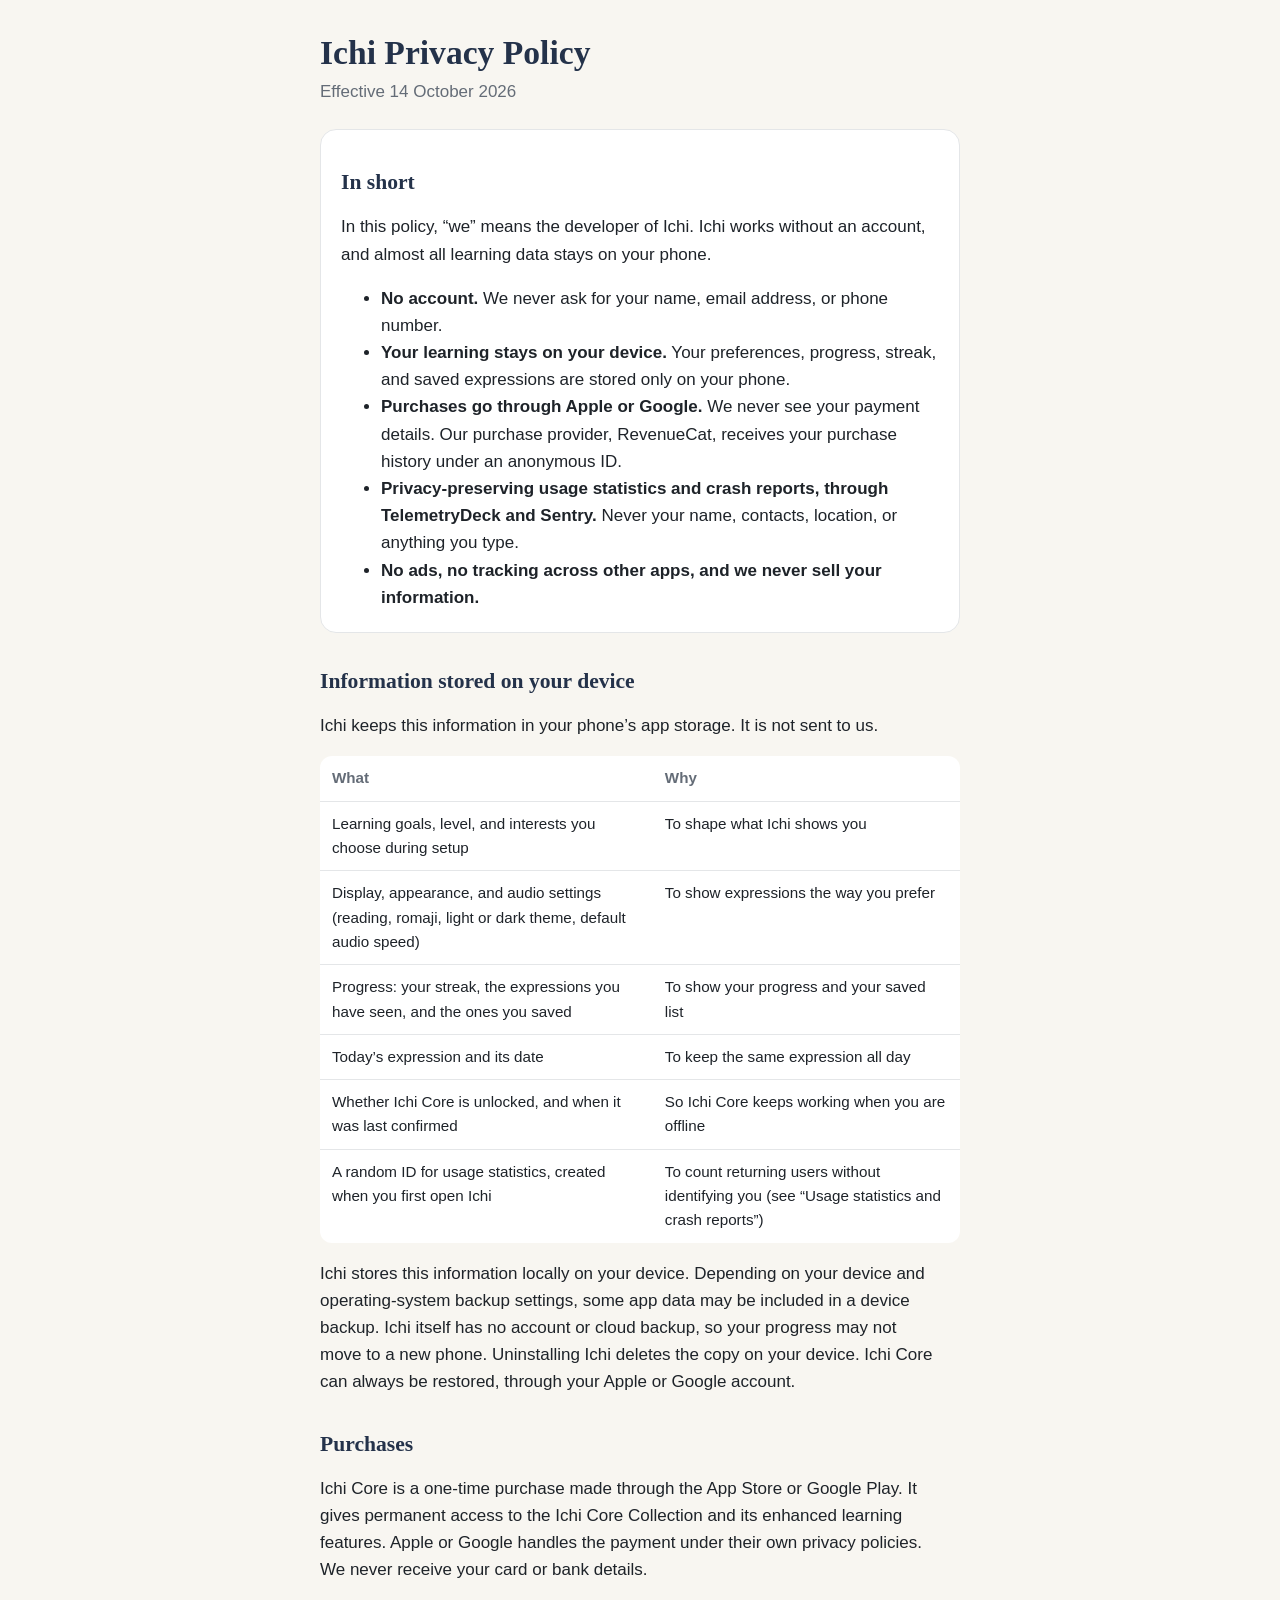
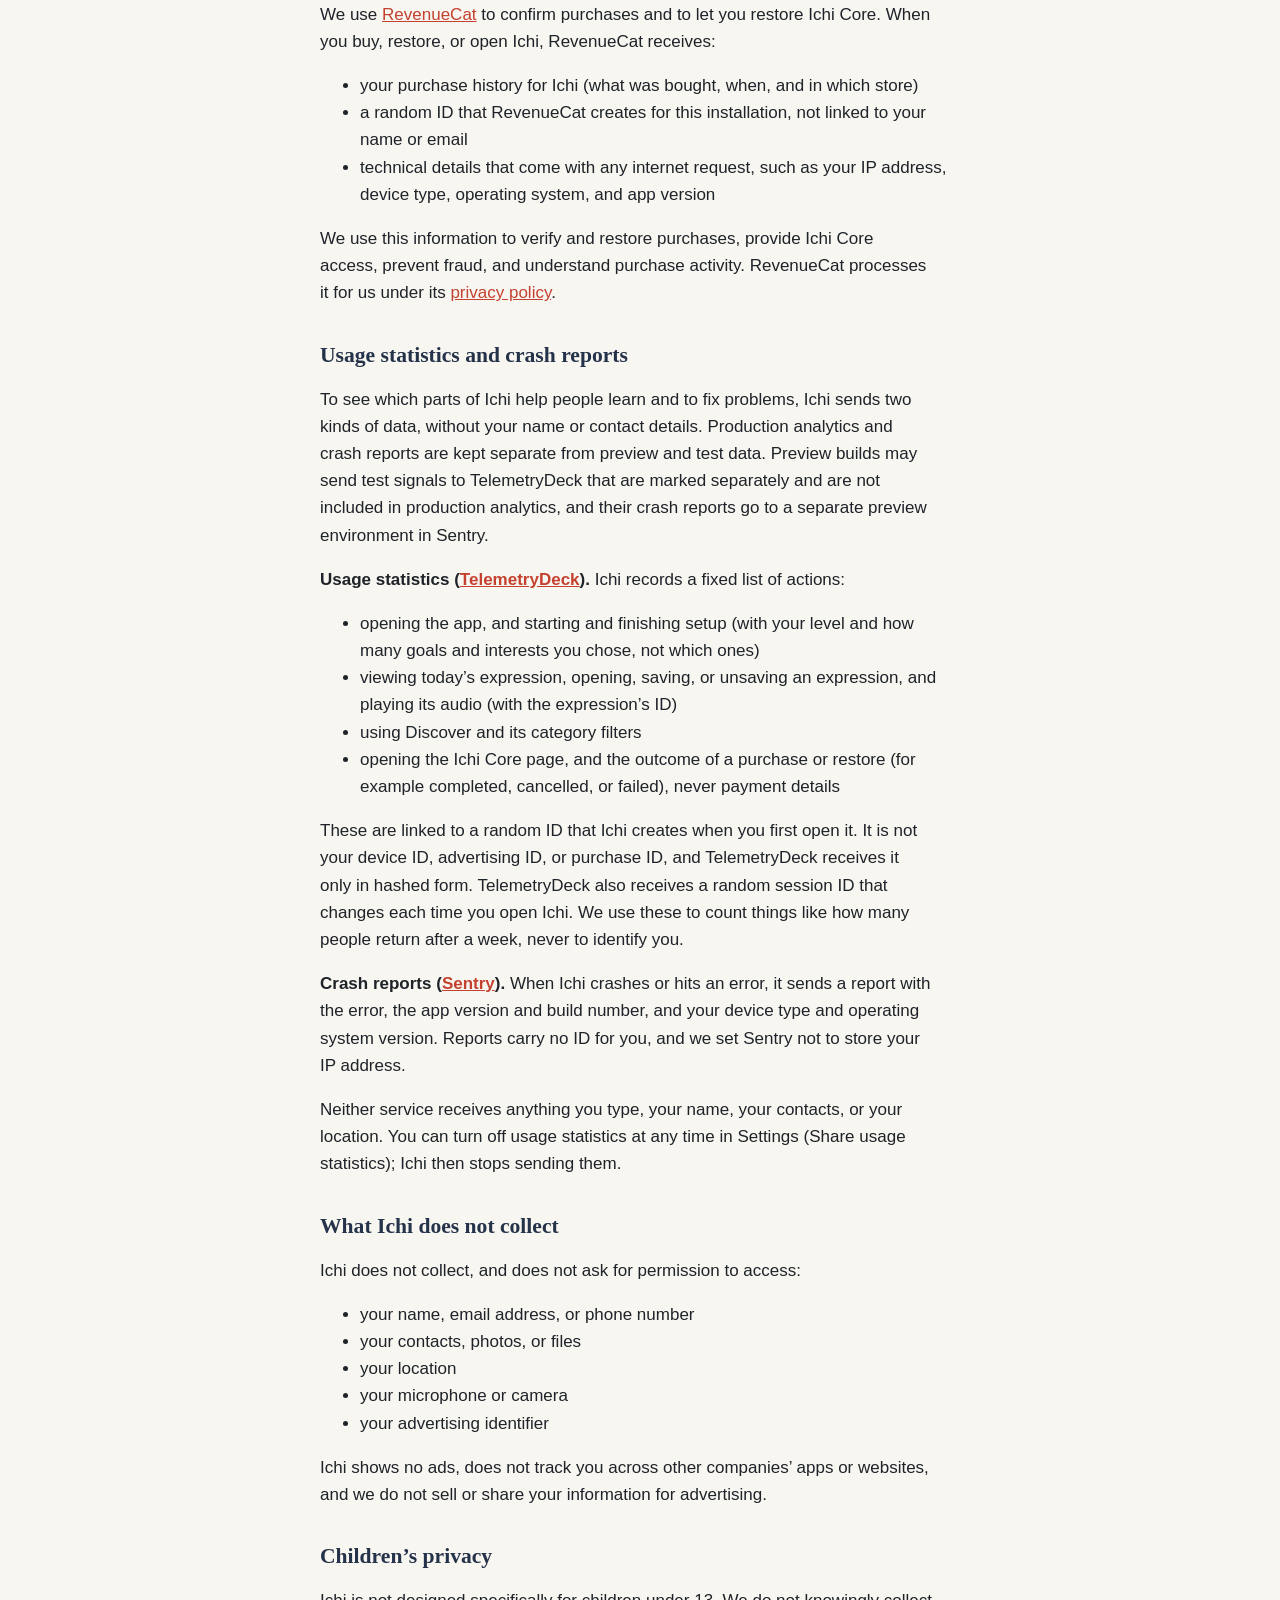
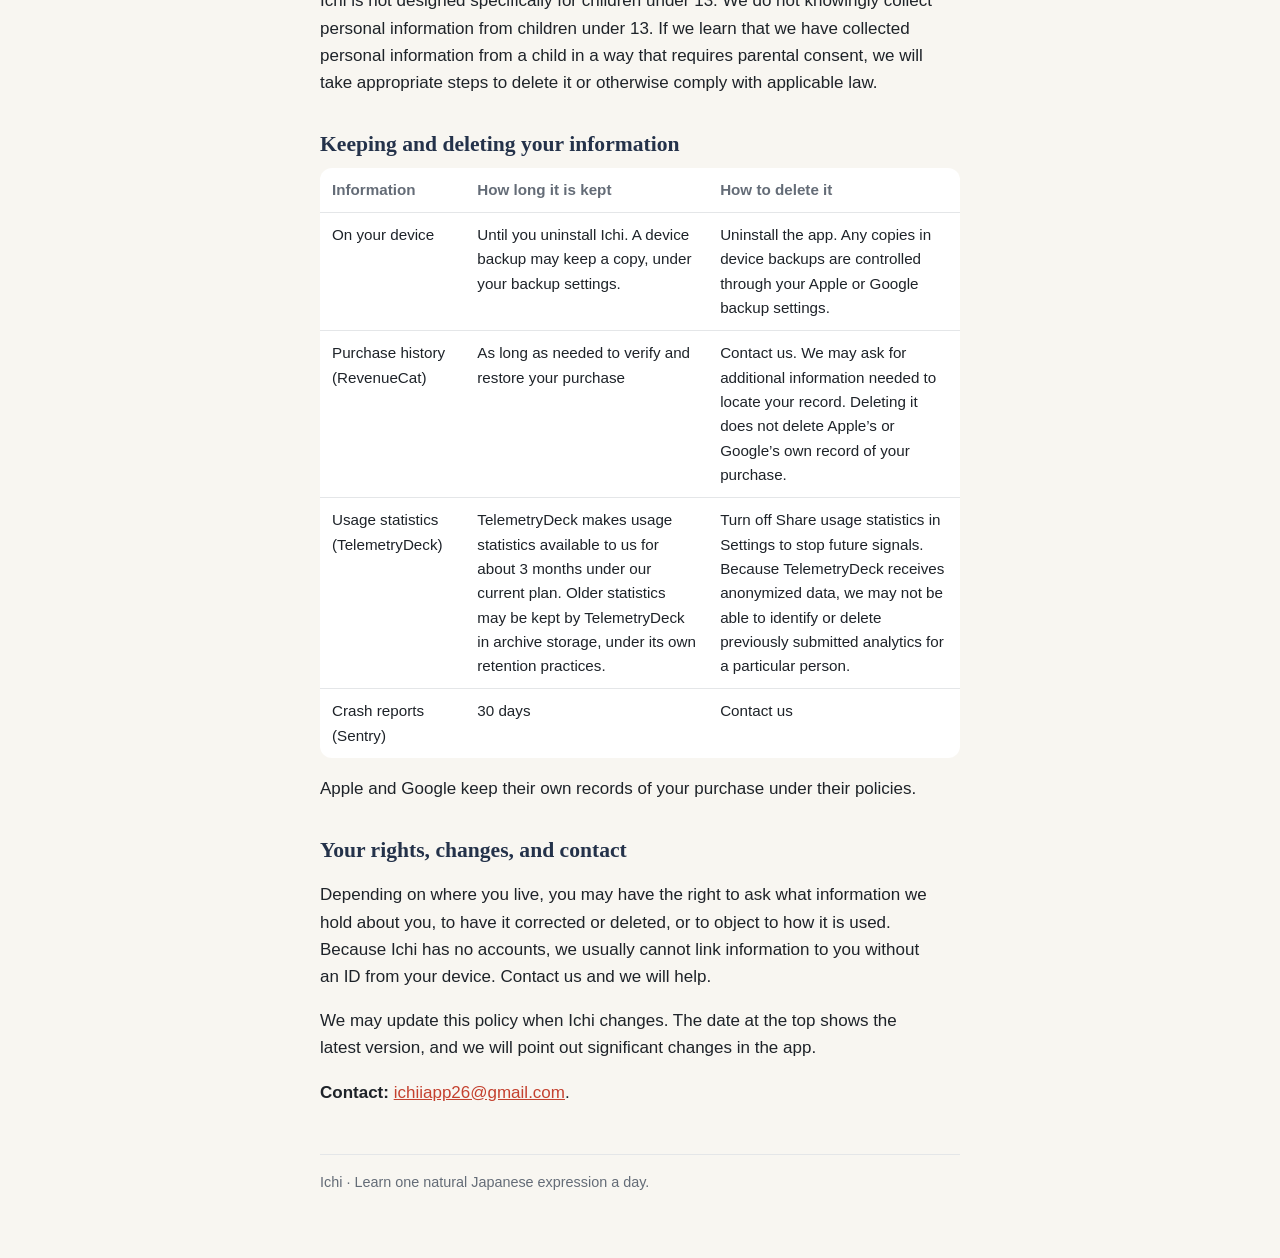
==== privacy/index.html @ 93b5ae26 "Publish the Ichi privacy policy" ====
<!doctype html>
<html lang="en">
<head>
<meta charset="utf-8">
<meta name="viewport" content="width=device-width, initial-scale=1">
<title>Privacy Policy · Ichi</title>
<meta name="description" content="How the Ichi Japanese-learning app handles your information.">
<link rel="stylesheet" href="../style.css">
</head>
<body>
<main>
<h1>Ichi Privacy Policy</h1>
<p class="meta">Effective 14 October 2026</p>

<section class="summary" aria-labelledby="short">
<h2 id="short">In short</h2>
<p>In this policy, “we” means the developer of Ichi. Ichi works without an account, and almost all learning data stays on your phone.</p>
<ul>
<li><strong>No account.</strong> We never ask for your name, email address, or phone number.</li>
<li><strong>Your learning stays on your device.</strong> Your preferences, progress, streak, and saved expressions are stored only on your phone.</li>
<li><strong>Purchases go through Apple or Google.</strong> We never see your payment details. Our purchase provider, RevenueCat, receives your purchase history under an anonymous ID.</li>
<li><strong>Privacy-preserving usage statistics and crash reports, through TelemetryDeck and Sentry.</strong> Never your name, contacts, location, or anything you type.</li>
<li><strong>No ads, no tracking across other apps, and we never sell your information.</strong></li>
</ul>
</section>

<h2>Information stored on your device</h2>
<p>Ichi keeps this information in your phone’s app storage. It is not sent to us.</p>
<div class="table-wrap">
<table>
<thead><tr><th>What</th><th>Why</th></tr></thead>
<tbody>
<tr><td>Learning goals, level, and interests you choose during setup</td><td>To shape what Ichi shows you</td></tr>
<tr><td>Display, appearance, and audio settings (reading, romaji, light or dark theme, default audio speed)</td><td>To show expressions the way you prefer</td></tr>
<tr><td>Progress: your streak, the expressions you have seen, and the ones you saved</td><td>To show your progress and your saved list</td></tr>
<tr><td>Today’s expression and its date</td><td>To keep the same expression all day</td></tr>
<tr><td>Whether Ichi Core is unlocked, and when it was last confirmed</td><td>So Ichi Core keeps working when you are offline</td></tr>
<tr><td>A random ID for usage statistics, created when you first open Ichi</td><td>To count returning users without identifying you (see “Usage statistics and crash reports”)</td></tr>
</tbody>
</table>
</div>
<p>Ichi stores this information locally on your device. Depending on your device and operating-system backup settings, some app data may be included in a device backup. Ichi itself has no account or cloud backup, so your progress may not move to a new phone. Uninstalling Ichi deletes the copy on your device. Ichi Core can always be restored, through your Apple or Google account.</p>

<h2>Purchases</h2>
<p>Ichi Core is a one-time purchase made through the App Store or Google Play. It gives permanent access to the Ichi Core Collection and its enhanced learning features. Apple or Google handles the payment under their own privacy policies. We never receive your card or bank details.</p>
<p>We use <a href="https://www.revenuecat.com/privacy">RevenueCat</a> to confirm purchases and to let you restore Ichi Core. When you buy, restore, or open Ichi, RevenueCat receives:</p>
<ul>
<li>your purchase history for Ichi (what was bought, when, and in which store)</li>
<li>a random ID that RevenueCat creates for this installation, not linked to your name or email</li>
<li>technical details that come with any internet request, such as your IP address, device type, operating system, and app version</li>
</ul>
<p>We use this information to verify and restore purchases, provide Ichi Core access, prevent fraud, and understand purchase activity. RevenueCat processes it for us under its <a href="https://www.revenuecat.com/privacy">privacy policy</a>.</p>

<h2>Usage statistics and crash reports</h2>
<p>To see which parts of Ichi help people learn and to fix problems, Ichi sends two kinds of data, without your name or contact details. Production analytics and crash reports are kept separate from preview and test data. Preview builds may send test signals to TelemetryDeck that are marked separately and are not included in production analytics, and their crash reports go to a separate preview environment in Sentry.</p>
<p><strong>Usage statistics (<a href="https://telemetrydeck.com/privacy/">TelemetryDeck</a>).</strong> Ichi records a fixed list of actions:</p>
<ul>
<li>opening the app, and starting and finishing setup (with your level and how many goals and interests you chose, not which ones)</li>
<li>viewing today’s expression, opening, saving, or unsaving an expression, and playing its audio (with the expression’s ID)</li>
<li>using Discover and its category filters</li>
<li>opening the Ichi Core page, and the outcome of a purchase or restore (for example completed, cancelled, or failed), never payment details</li>
</ul>
<p>These are linked to a random ID that Ichi creates when you first open it. It is not your device ID, advertising ID, or purchase ID, and TelemetryDeck receives it only in hashed form. TelemetryDeck also receives a random session ID that changes each time you open Ichi. We use these to count things like how many people return after a week, never to identify you.</p>
<p><strong>Crash reports (<a href="https://sentry.io/privacy/">Sentry</a>).</strong> When Ichi crashes or hits an error, it sends a report with the error, the app version and build number, and your device type and operating system version. Reports carry no ID for you, and we set Sentry not to store your IP address.</p>
<p>Neither service receives anything you type, your name, your contacts, or your location. You can turn off usage statistics at any time in Settings (Share usage statistics); Ichi then stops sending them.</p>

<h2>What Ichi does not collect</h2>
<p>Ichi does not collect, and does not ask for permission to access:</p>
<ul>
<li>your name, email address, or phone number</li>
<li>your contacts, photos, or files</li>
<li>your location</li>
<li>your microphone or camera</li>
<li>your advertising identifier</li>
</ul>
<p>Ichi shows no ads, does not track you across other companies’ apps or websites, and we do not sell or share your information for advertising.</p>

<h2>Children’s privacy</h2>
<p>Ichi is not designed specifically for children under 13. We do not knowingly collect personal information from children under 13. If we learn that we have collected personal information from a child in a way that requires parental consent, we will take appropriate steps to delete it or otherwise comply with applicable law.</p>

<h2>Keeping and deleting your information</h2>
<div class="table-wrap">
<table>
<thead><tr><th>Information</th><th>How long it is kept</th><th>How to delete it</th></tr></thead>
<tbody>
<tr><td>On your device</td><td>Until you uninstall Ichi. A device backup may keep a copy, under your backup settings.</td><td>Uninstall the app. Any copies in device backups are controlled through your Apple or Google backup settings.</td></tr>
<tr><td>Purchase history (RevenueCat)</td><td>As long as needed to verify and restore your purchase</td><td>Contact us. We may ask for additional information needed to locate your record. Deleting it does not delete Apple’s or Google’s own record of your purchase.</td></tr>
<tr><td>Usage statistics (TelemetryDeck)</td><td>TelemetryDeck makes usage statistics available to us for about 3 months under our current plan. Older statistics may be kept by TelemetryDeck in archive storage, under its own retention practices.</td><td>Turn off Share usage statistics in Settings to stop future signals. Because TelemetryDeck receives anonymized data, we may not be able to identify or delete previously submitted analytics for a particular person.</td></tr>
<tr><td>Crash reports (Sentry)</td><td>30 days</td><td>Contact us</td></tr>
</tbody>
</table>
</div>
<p>Apple and Google keep their own records of your purchase under their policies.</p>

<h2>Your rights, changes, and contact</h2>
<p>Depending on where you live, you may have the right to ask what information we hold about you, to have it corrected or deleted, or to object to how it is used. Because Ichi has no accounts, we usually cannot link information to you without an ID from your device. Contact us and we will help.</p>
<p>We may update this policy when Ichi changes. The date at the top shows the latest version, and we will point out significant changes in the app.</p>
<p><strong>Contact:</strong> <a href="mailto:ichiiapp26@gmail.com">ichiiapp26@gmail.com</a>.</p>

<footer>Ichi · Learn one natural Japanese expression a day.</footer>
</main>
</body>
</html>
---- style.css ----
:root {
  --bg: #F8F6F1; --surface: #FFFFFF; --text: #1E2329; --muted: #646C77;
  --primary: #24324A; --accent: #C4412F; --line: #E4E6E8;
  color-scheme: light dark;
}
@media (prefers-color-scheme: dark) {
  :root { --bg: #11161D; --surface: #19212B; --text: #F3F1EB; --muted: #AAB1BA;
          --primary: #DCE4F2; --accent: #E45D4D; --line: #2A333F; }
}
* { box-sizing: border-box; }
html { -webkit-text-size-adjust: 100%; }
body { margin: 0; background: var(--bg); color: var(--text);
  font: 17px/1.6 -apple-system, BlinkMacSystemFont, "Segoe UI", Roboto, "Hiragino Sans", "Noto Sans JP", sans-serif; }
main { max-width: 680px; margin: 0 auto; padding: 32px 20px 64px; }
h1, h2 { font-family: Georgia, "Times New Roman", serif; color: var(--primary); line-height: 1.25; }
h1 { font-size: 2.1rem; margin: 0 0 4px; }
h2 { font-size: 1.35rem; margin: 2.2rem 0 0.6rem; }
p, li { max-width: 65ch; }
a { color: var(--accent); }
.meta { color: var(--muted); margin: 0 0 1.5rem; }
.summary { background: var(--surface); border: 1px solid var(--line); border-radius: 16px; padding: 4px 20px; }
.table-wrap { overflow-x: auto; }
table { border-collapse: collapse; width: 100%; background: var(--surface); border-radius: 12px; overflow: hidden; }
th, td { text-align: left; vertical-align: top; padding: 10px 12px; border-bottom: 1px solid var(--line); font-size: 0.95rem; }
th { color: var(--muted); font-weight: 600; }
tr:last-child td { border-bottom: 0; }
footer { color: var(--muted); font-size: 0.9rem; margin-top: 3rem; border-top: 1px solid var(--line); padding-top: 1rem; }
mark { background: #FBE6DC; color: #1E2329; padding: 0 2px; }
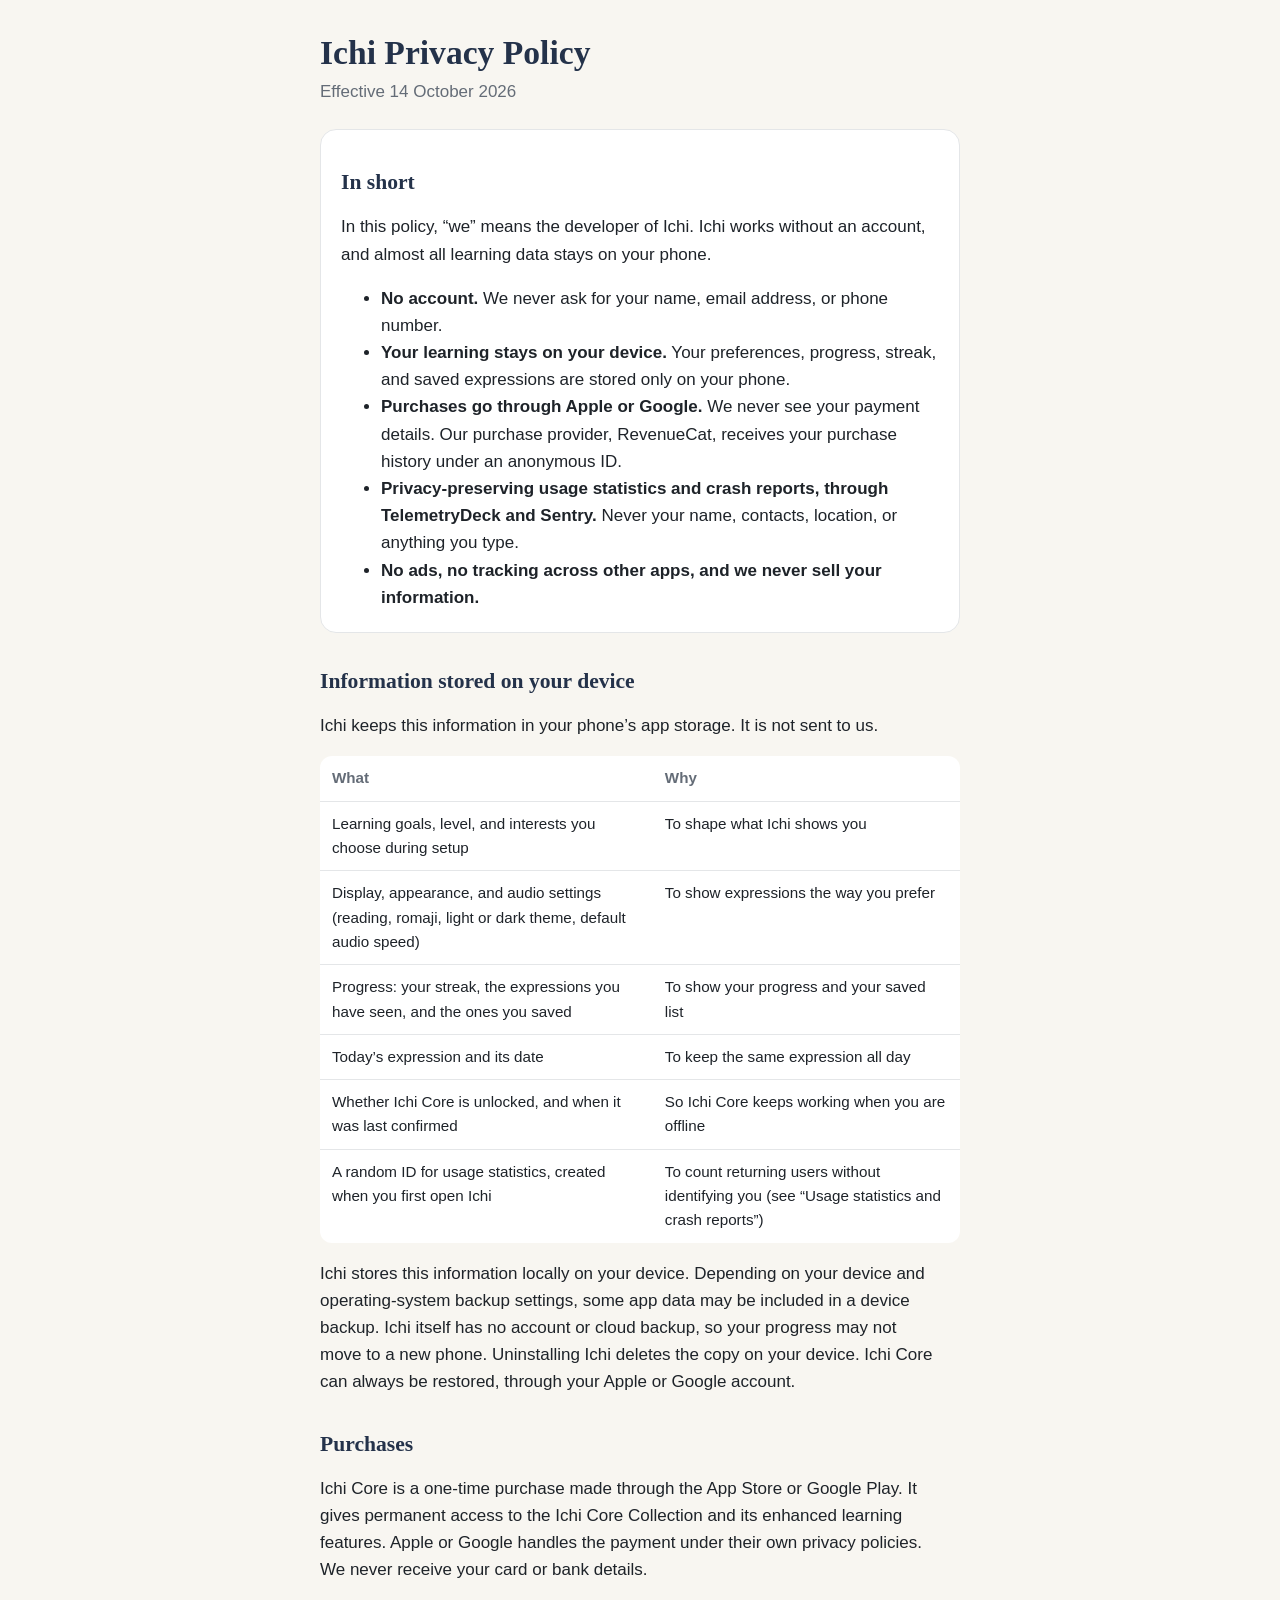
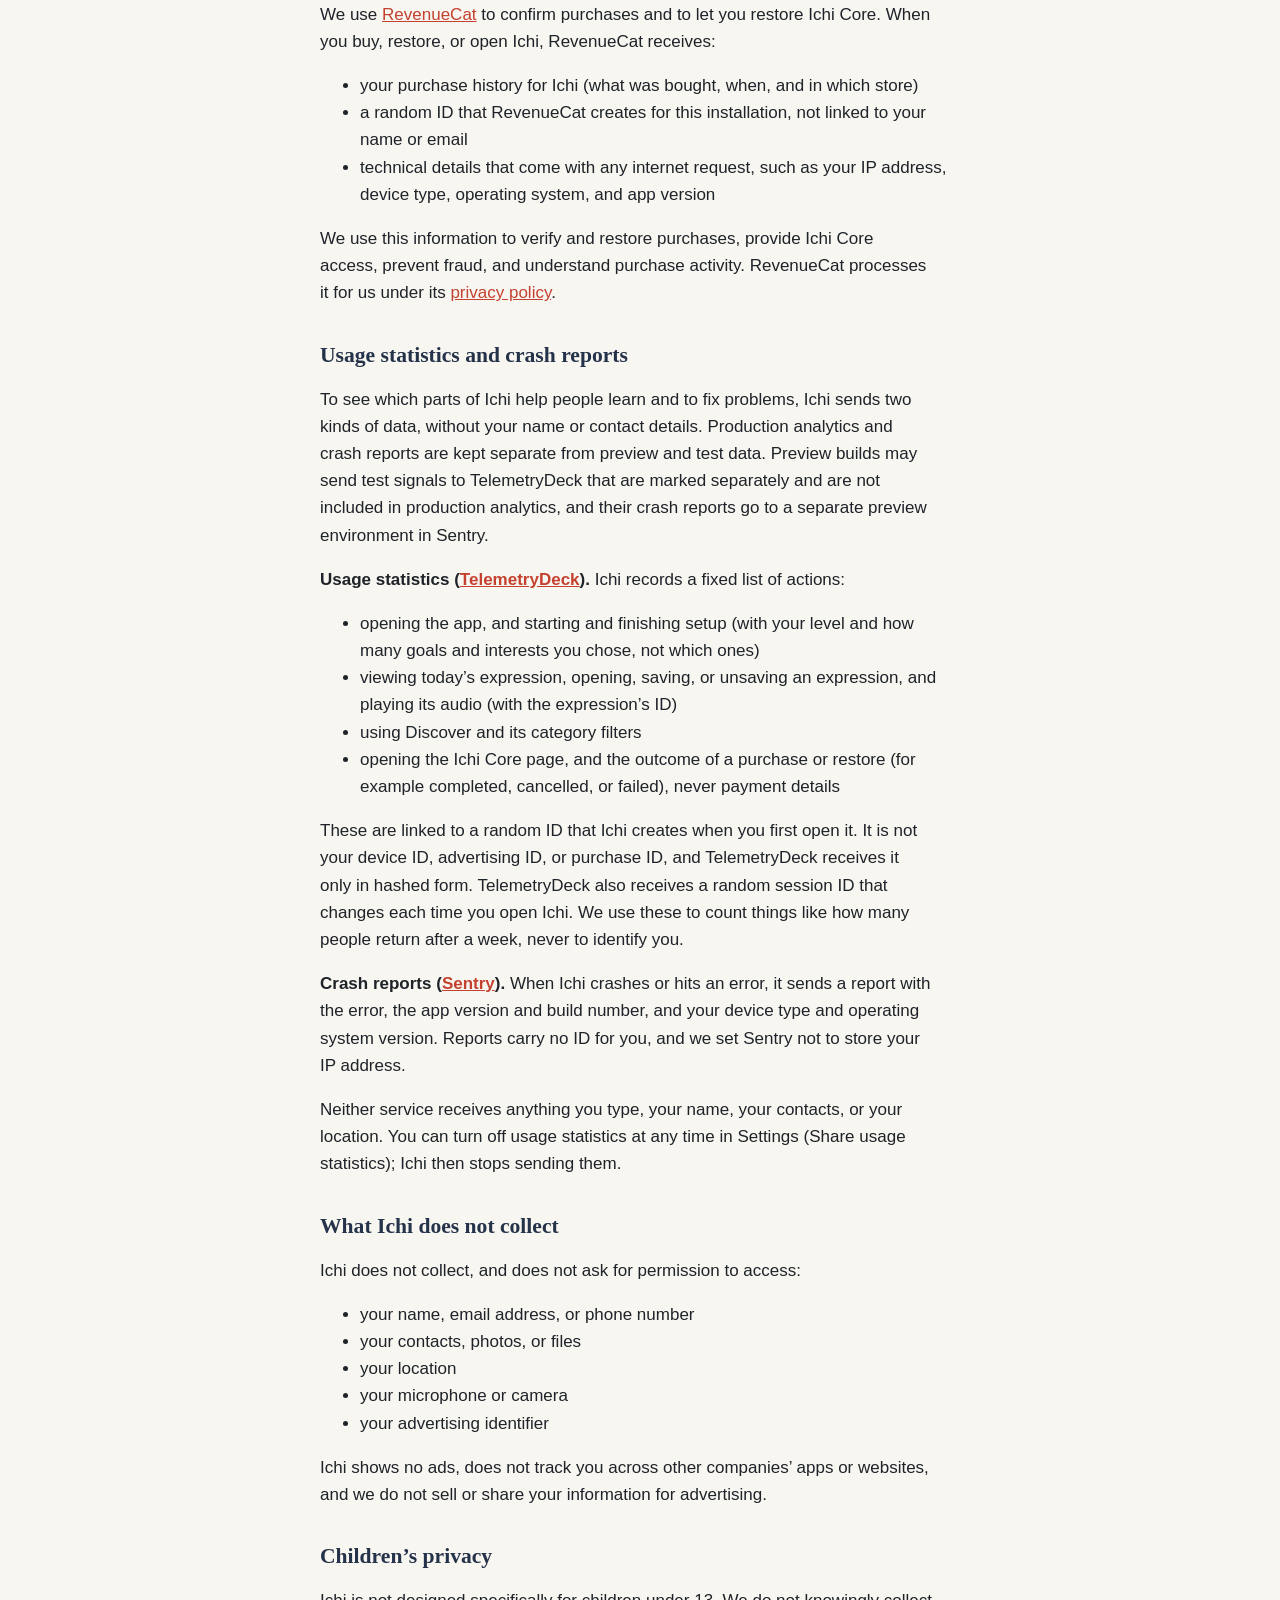
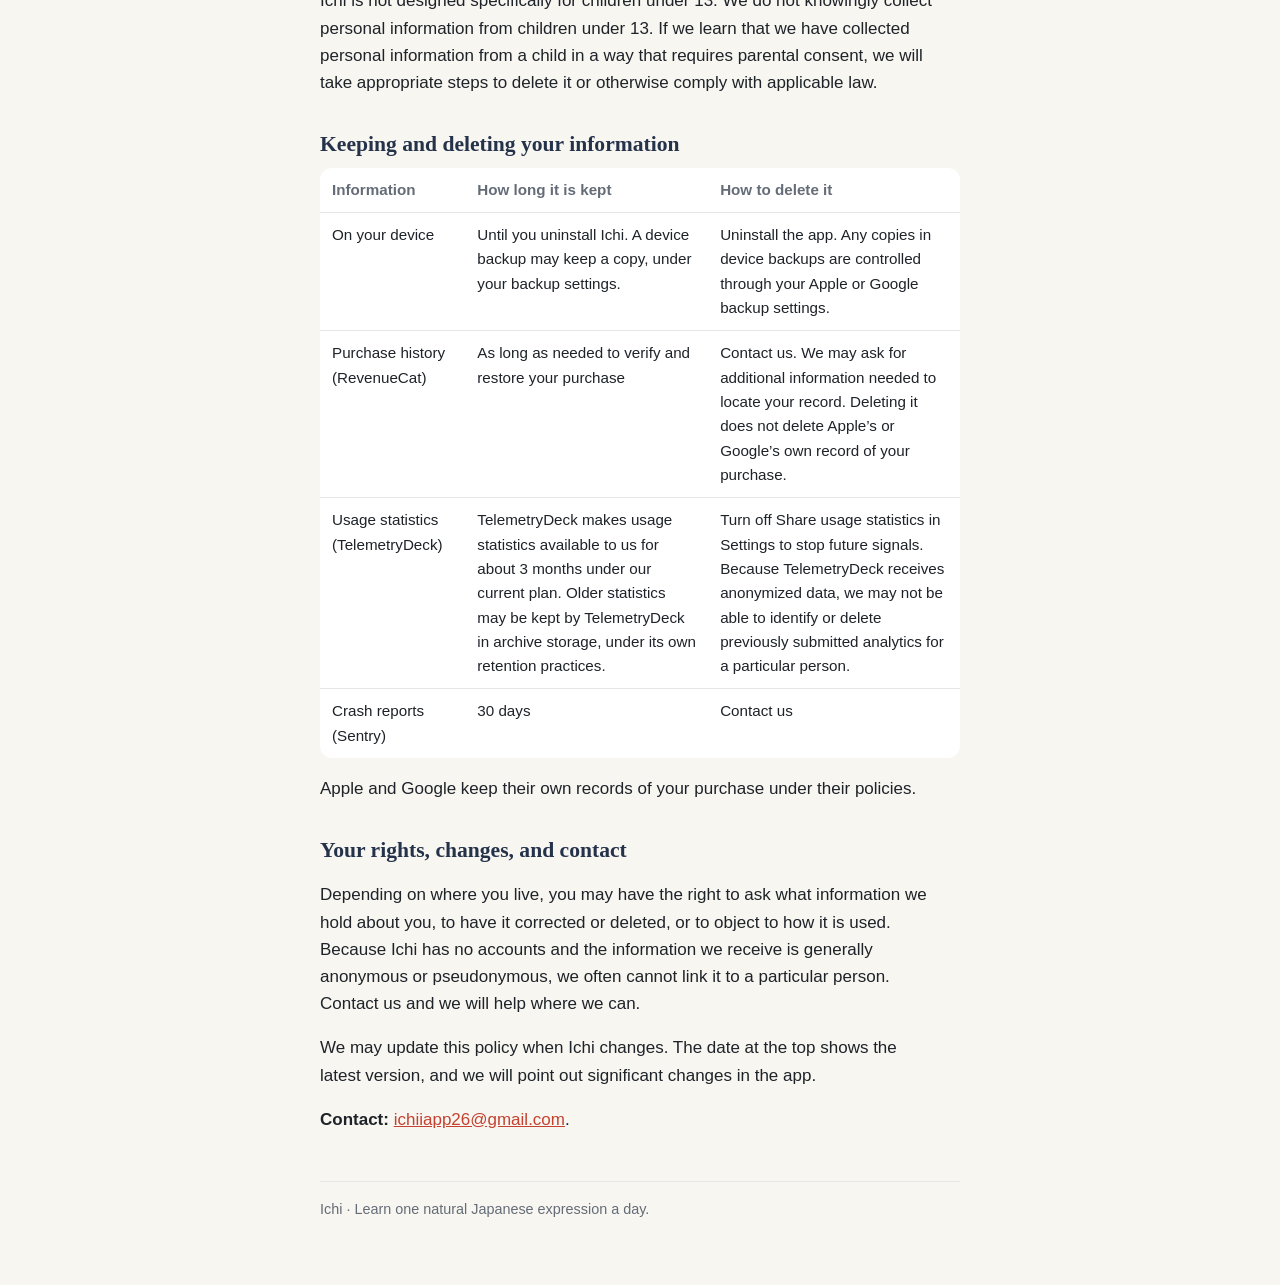
==== commit 8574431b: "Clarify why we often cannot link information to a person" ====
--- a/privacy/index.html
+++ b/privacy/index.html
@@ -93,7 +93,7 @@
 <p>Apple and Google keep their own records of your purchase under their policies.</p>
 
 <h2>Your rights, changes, and contact</h2>
-<p>Depending on where you live, you may have the right to ask what information we hold about you, to have it corrected or deleted, or to object to how it is used. Because Ichi has no accounts, we usually cannot link information to you without an ID from your device. Contact us and we will help.</p>
+<p>Depending on where you live, you may have the right to ask what information we hold about you, to have it corrected or deleted, or to object to how it is used. Because Ichi has no accounts and the information we receive is generally anonymous or pseudonymous, we often cannot link it to a particular person. Contact us and we will help where we can.</p>
 <p>We may update this policy when Ichi changes. The date at the top shows the latest version, and we will point out significant changes in the app.</p>
 <p><strong>Contact:</strong> <a href="mailto:ichiiapp26@gmail.com">ichiiapp26@gmail.com</a>.</p>
 
--- a/style.css
+++ b/style.css
@@ -15,6 +15,7 @@
 h1, h2 { font-family: Georgia, "Times New Roman", serif; color: var(--primary); line-height: 1.25; }
 h1 { font-size: 2.1rem; margin: 0 0 4px; }
 h2 { font-size: 1.35rem; margin: 2.2rem 0 0.6rem; }
+h3 { font-size: 1.05rem; margin: 1.5rem 0 0.4rem; }
 p, li { max-width: 65ch; }
 a { color: var(--accent); }
 .meta { color: var(--muted); margin: 0 0 1.5rem; }
